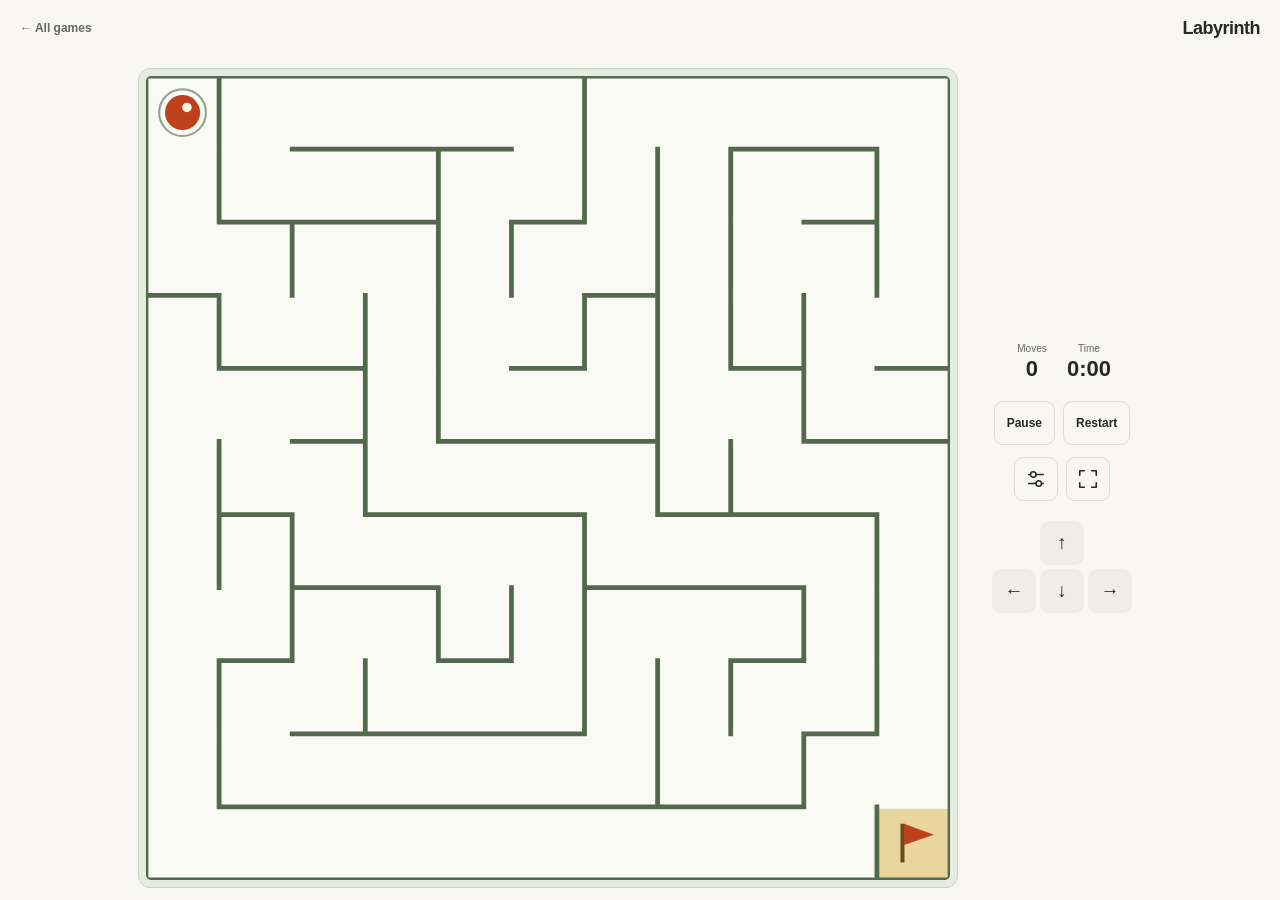
==== labyrinth/index.html @ 2b899df7 "initial commit" ====
<!doctype html>
<html lang="en">
<head>
  <meta charset="utf-8">
  <meta name="viewport" content="width=device-width, initial-scale=1, viewport-fit=cover">
  <meta name="theme-color" content="#f8f7f2">
  <meta name="description" content="Play Labyrinth for free. No ads, accounts, or tracking. A tiny open-source browser game from OpenGames.">
  <title>Labyrinth — OpenGames</title>
  <link rel="icon" href="../shared/favicon.svg" type="image/svg+xml">
  <link rel="stylesheet" href="../shared/style.css">
  
  <script src="../shared/audio.js" defer></script>
  <script src="../shared/ui.js" defer></script>
  <script src="../shared/input.js" defer></script>
  <script src="logic.js" defer></script>
  <script src="game.js" defer></script>
</head>
<body class="game-page" data-game="labyrinth">
  <a class="skip-link" href="#main">Skip to game</a>
  <header class="game-header">
    <a class="back-link" href="../index.html">← All games</a>
    <h1>Labyrinth</h1>
  </header>
  <main id="main" class="game-main">
    <div class="game-layout" aria-label="Labyrinth">
      <div class="play-area">
        <canvas id="board" class="board" width="500" height="500" tabindex="0" aria-label="Labyrinth game board" aria-describedby="control-hint">Arrow keys / WASD · Swipe or use the arrows · Gamepad supported</canvas>
        <div id="overlay" class="overlay" role="region" aria-labelledby="overlay-title" hidden>
          <h2 id="overlay-title"></h2>
          <p id="overlay-message"></p>
          <button id="overlay-action" type="button" class="primary">Play again</button>
        </div>
      </div>
      <div class="stats" aria-label="Game statistics"><div class="stat"><span class="stat-label">Moves</span><span id="moves" class="stat-value">0</span></div><div class="stat"><span class="stat-label">Time</span><span id="time" class="stat-value">0:00</span></div></div>
      <div class="game-toolbar" aria-label="Game controls">
        <div class="primary-controls">
          <button id="pause" type="button" aria-pressed="false">Pause</button>
          <button id="restart" type="button">Restart</button>
        </div>
        <div class="view-controls">
          <details id="settings" class="game-settings">
            <summary class="icon-button" aria-label="Settings and controls" title="Settings and controls">
              <svg viewBox="0 0 24 24" aria-hidden="true" fill="none" stroke="currentColor" stroke-width="1.7" stroke-linecap="round"><path d="M4 7h16M4 17h16"/><circle cx="9" cy="7" r="3" fill="var(--paper)"/><circle cx="15" cy="17" r="3" fill="var(--paper)"/></svg>
            </summary>
            <div class="settings-content">
              <p class="settings-label">Difficulty</p>
              <div class="difficulty" role="group" aria-label="Difficulty (starts a new game)">
                <button type="button" data-difficulty="easy" aria-pressed="false">Easy</button>
                <button type="button" data-difficulty="normal" aria-pressed="true">Normal</button>
                <button type="button" data-difficulty="hard" aria-pressed="false">Hard</button>
              </div>
              <button id="sound" type="button" aria-pressed="false">Sound off</button>
              <p id="control-hint" class="control-hint">Arrow keys / WASD · Swipe or use the arrows · Gamepad supported<br>R to restart · Esc to pause / exit fullscreen</p>
            </div>
          </details>
          <button id="fullscreen" class="icon-button" type="button" aria-label="Fullscreen" title="Fullscreen" aria-pressed="false">
            <svg class="expand-icon" viewBox="0 0 24 24" aria-hidden="true" fill="none" stroke="currentColor" stroke-width="1.7" stroke-linecap="round" stroke-linejoin="round"><path d="M8 3H3v5m13-5h5v5M3 16v5h5m13-5v5h-5"/></svg>
            <svg class="collapse-icon" viewBox="0 0 24 24" aria-hidden="true" fill="none" stroke="currentColor" stroke-width="1.7" stroke-linecap="round" stroke-linejoin="round"><path d="M3 8h5V3m8 0v5h5M8 21v-5H3m13 5v-5h5"/></svg>
          </button>
        </div>
      </div>
      <div class="dpad" role="group" aria-label="Direction controls">
        <button type="button" data-direction="left" aria-label="Move left">←</button>
        <button type="button" data-direction="up" aria-label="Move up">↑</button>
        <button type="button" data-direction="down" aria-label="Move down">↓</button>
        <button type="button" data-direction="right" aria-label="Move right">→</button>
      </div>
    </div>
    <p id="announcement" class="sr-only" role="status" aria-live="polite"></p>
    <noscript><p>This game needs JavaScript enabled in your browser.</p></noscript>
  </main>
</body>
</html>
---- shared/style.css ----
:root {
  color-scheme: light;
  --paper: #f8f7f2;
  --ink: #252921;
  --muted: #65685e;
  --line: #dedfd4;
  --orange: #bd411c;
  --accent: #416149;
  --tint: #e4ecdf;
  font-family: 'Trebuchet MS', 'Segoe UI', sans-serif;
  color: var(--ink);
  background: var(--paper);
  font-synthesis: none;
}
* { box-sizing: border-box; }
body { margin: 0; }
button, select { font: inherit; }
a { color: inherit; }
button, a, select { -webkit-tap-highlight-color: transparent; }
button { cursor: pointer; }
button:disabled { cursor: default; }
button, .button { min-height: 44px; border: 1px solid var(--line); border-radius: 9px; background: transparent; color: var(--ink); padding: 10px 16px; font-weight: 700; }
button:hover, .button:hover { background: #edeee5; }
button:active, .button:active { transform: translateY(1px); }
button.primary, .button.primary { background: var(--ink); color: var(--paper); border-color: var(--ink); }
button.primary:hover, .button.primary:hover { background: #454b3e; }
:focus-visible { outline: 3px solid var(--orange); outline-offset: 4px; }
[hidden] { display: none !important; }
.sr-only { position: absolute; width: 1px; height: 1px; overflow: hidden; clip-path: inset(50%); white-space: nowrap; }
.skip-link { position: fixed; top: -80px; left: 16px; padding: 12px; z-index: 20; background: var(--paper); }
.skip-link:focus { top: 12px; }
.brand { font-size: 22px; font-weight: 800; letter-spacing: -1px; text-decoration: none; display: inline-flex; align-items: center; gap: 10px; }
.brand-mark { display: inline-grid; grid-template-columns: repeat(2, 7px); gap: 3px; transform: rotate(-8deg); }
.brand-mark i { width: 7px; height: 7px; background: var(--orange); border-radius: 1px; }
.brand-mark i:last-child { border-radius: 50%; }
.eyebrow { font: 700 11px/1.5 'Courier New', monospace; letter-spacing: 2px; text-transform: uppercase; }
h1 { letter-spacing: -1.7px; }
.back-link { text-decoration: none; font-weight: 700; font-size: 14px; padding: 12px 0; }
.game-page { --board-ratio: 1; --board-size: min(calc(100vw - 24px), calc((100dvh - 240px) * var(--board-ratio) + 16px), 900px); }
.game-page[data-game="snake"] { --accent: #3c6045; --tint: #e3eddf; }
.game-page[data-game="memory"] { --accent: #785783; --tint: #eee3f0; }
.game-page[data-game="whac-a-mole"] { --accent: #92542b; --tint: #f2e4ce; }
.game-header { height: 56px; max-width: 1320px; margin-inline: auto; padding: 0 20px; display: flex; align-items: center; gap: 24px; }
.game-header h1 { font-size: 18px; letter-spacing: -.5px; margin: 0 0 0 auto; }
.game-header .back-link { font-size: 12px; color: var(--muted); }
.game-main { min-height: calc(100dvh - 56px); display: flex; justify-content: center; align-items: center; padding: 12px; }
.game-layout { position: relative; display: grid; grid-template-areas: 'stats' 'board' 'toolbar' 'dpad'; justify-items: center; align-items: center; gap: 12px; }
.play-area { grid-area: board; width: var(--board-size); position: relative; background: var(--tint); border: 1px solid #cbd1c1; border-radius: 12px; padding: 7px; }
.board { display: block; width: 100%; aspect-ratio: 1; border-radius: 5px; touch-action: none; }
canvas { outline-offset: 3px !important; }
.stats { grid-area: stats; display: flex; justify-content: center; gap: 24px; }
.stat { display: flex; flex-direction: column; gap: 3px; min-width: 38px; text-align: center; }
.stat-label { font-size: 10px; color: var(--muted); }
.stat-value { font-size: 22px; line-height: 1.1; font-variant-numeric: tabular-nums; font-weight: 700; }
.game-toolbar { grid-area: toolbar; position: relative; width: max-content; max-width: calc(100vw - 24px); display: flex; justify-content: center; gap: 8px; }
.primary-controls, .view-controls { display: flex; justify-content: center; gap: 8px; }
.primary-controls button { white-space: nowrap; font-size: 12px; padding-inline: 12px; }
.icon-button { display: grid; place-items: center; width: 44px; height: 44px; padding: 10px; border: 1px solid var(--line); border-radius: 9px; cursor: pointer; list-style: none; }
.icon-button svg { width: 22px; height: 22px; }
.icon-button:hover { background: #edeee5; }
.icon-button::-webkit-details-marker { display: none; }
.collapse-icon { display: none; }
.game-settings { display: block; }
.game-settings[open] > summary { background: #edeee5; }
.settings-content { position: absolute; z-index: 10; bottom: calc(100% + 12px); left: 50%; transform: translateX(-50%); width: min(288px, calc(100vw - 24px)); padding: 18px; background: var(--paper); border: 1px solid var(--line); border-radius: 12px; box-shadow: 0 8px 30px #25292120; text-align: left; max-height: calc(100dvh - 88px); overflow-y: auto; }
.settings-label { font-size: 12px; font-weight: 700; margin: 0 0 10px; }
.difficulty { display: flex; gap: 3px; padding: 3px; background: #eeeee6; border-radius: 9px; }
.difficulty button { flex: 1; min-height: 44px; padding: 8px; font-size: 12px; border: 0; }
.difficulty button[aria-pressed="true"] { background: var(--paper); box-shadow: 0 1px 3px #25292120; }
#sound { margin-top: 14px; font-size: 12px; width: 100%; }
.control-hint { margin: 14px 0 0; font-size: 12px; color: var(--muted); line-height: 1.7; }
.dpad { grid-area: dpad; display: flex; justify-content: center; gap: 4px; }
.dpad button { width: 44px; padding: 7px; background: #eeeee6; border-color: transparent; font-size: 19px; touch-action: none; user-select: none; }
.overlay { position: absolute; inset: 0; z-index: 3; background: #f8f7f2f2; border-radius: 11px; display: flex; flex-direction: column; align-items: center; justify-content: center; padding: 16px; text-align: center; backdrop-filter: blur(4px); }
.overlay h2 { font-size: clamp(24px, 4vw, 32px); letter-spacing: -1px; margin: 0 0 12px; }
.overlay p { color: var(--muted); font-size: 14px; margin: 0 0 20px; line-height: 1.5; }
.overlay p:empty { display: none; }
/* Enough width for a board and a small side panel, including portrait tablets. */
@media (min-width: 700px), (min-width: 540px) and (orientation: landscape) {
  .game-page { --board-size: min(calc(100vw - 216px), calc((100dvh - 96px) * var(--board-ratio) + 16px), 900px); }
  .game-main { padding: 12px 16px; }
  .game-layout { grid-template-areas: 'board .' 'board stats' 'board toolbar' 'board dpad' 'board .'; grid-template-columns: var(--board-size) 160px; grid-template-rows: 1fr auto auto auto 1fr; gap: 20px 24px; }
  .game-toolbar { flex-direction: column; gap: 12px; }
  .stats { gap: 16px; }
  .settings-content { left: auto; right: 0; transform: none; }
  .dpad { display: grid; grid-template-columns: repeat(3, 44px); grid-template-rows: repeat(2, 44px); }
  .dpad [data-direction="up"] { grid-area: 1 / 2; }
  .dpad [data-direction="left"] { grid-area: 2 / 1; }
  .dpad [data-direction="down"] { grid-area: 2 / 2; }
  .dpad [data-direction="right"] { grid-area: 2 / 3; }
}
@media (orientation: landscape) and (max-height: 500px) {
  .game-layout { row-gap: 8px; }
  .game-header { height: 44px; }
  .game-main { min-height: calc(100dvh - 44px); padding-block: 8px; }
  .game-toolbar { gap: 8px; }
  .settings-content { bottom: auto; top: 0; right: calc(100% + 12px); }
}
/* Focus view fills the screen. HUD controls share the game surface, with space
   reserved around the board so they never cover a path, card, or target. */
.game-page.is-focused { --board-size: min(calc(100vw - 16px), calc((100dvh - 190px) * var(--board-ratio) + 16px), 1000px); position: fixed; inset: 0; background: var(--tint); }
.is-focused .game-header, .is-focused .skip-link { display: none; }
.is-focused .game-main { width: 100%; height: 100%; min-height: 0; padding: 0; }
.is-focused .game-layout { width: 100%; height: 100%; display: flex; justify-content: center; align-items: center; padding-top: env(safe-area-inset-top, 0px); padding-bottom: env(safe-area-inset-bottom, 0px); }
.is-focused .play-area { flex: 0 0 auto; box-shadow: none; }
.is-focused .stats { position: absolute; top: max(12px, env(safe-area-inset-top, 0px)); left: 50%; transform: translateX(-50%); padding: 8px 16px; background: var(--paper); border-radius: 10px; }
.is-focused .game-toolbar { position: absolute; bottom: max(12px, env(safe-area-inset-bottom, 0px)); left: 50%; transform: translateX(-50%); flex-direction: row; gap: 8px; }
.is-focused .game-toolbar button, .is-focused summary, .is-focused .dpad button { background: var(--paper); }
.is-focused .dpad { position: absolute; bottom: calc(max(12px, env(safe-area-inset-bottom, 0px)) + 60px); left: 50%; transform: translateX(-50%); display: flex; }
.is-focused .settings-content { top: auto; bottom: calc(100% + 12px); left: 50%; right: auto; transform: translateX(-50%); }
.is-focused .expand-icon { display: none; }
.is-focused .collapse-icon { display: block; }
@media (orientation: landscape) {
  .game-page.is-focused { --board-size: min(calc(100vw - 184px), calc((100dvh - 32px) * var(--board-ratio) + 16px), 1000px); }
  .is-focused .game-layout { padding-right: 184px; }
  .is-focused .stats { right: max(12px, env(safe-area-inset-right, 0px)); left: auto; transform: none; gap: 12px; padding: 10px; }
  .is-focused .game-toolbar { top: calc(max(12px, env(safe-area-inset-top, 0px)) + 76px); right: max(12px, env(safe-area-inset-right, 0px)); left: auto; bottom: auto; transform: none; flex-direction: column; }
  .is-focused .dpad { right: max(12px, env(safe-area-inset-right, 0px)); left: auto; bottom: max(12px, env(safe-area-inset-bottom, 0px)); transform: none; display: grid; grid-template-columns: repeat(3, 44px); grid-template-rows: repeat(2, 44px); }
  .is-focused .dpad [data-direction="up"] { grid-area: 1 / 2; }
  .is-focused .dpad [data-direction="left"] { grid-area: 2 / 1; }
  .is-focused .dpad [data-direction="down"] { grid-area: 2 / 2; }
  .is-focused .dpad [data-direction="right"] { grid-area: 2 / 3; }
  .is-focused .settings-content { top: 0; bottom: auto; left: auto; right: calc(100% + 12px); transform: none; }
}
@media (prefers-reduced-motion: reduce) {
  *, *::before, *::after { animation-duration: .01ms !important; transition-duration: .01ms !important; scroll-behavior: auto !important; }
}
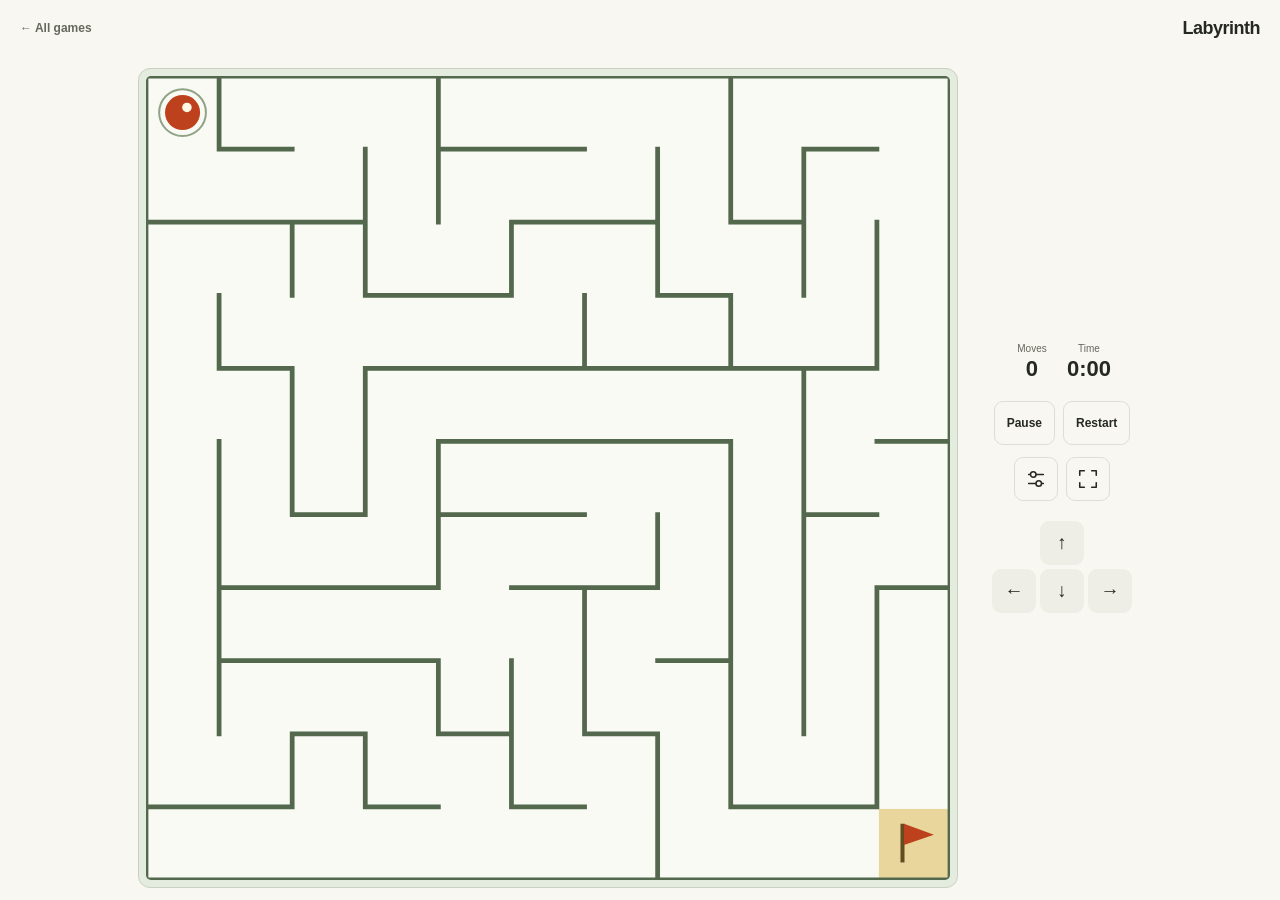
==== commit 930244aa: "Add tetris-like and flappy bird like games" ====
--- a/labyrinth/index.html
+++ b/labyrinth/index.html
@@ -7,13 +7,13 @@
   <meta name="description" content="Play Labyrinth for free. No ads, accounts, or tracking. A tiny open-source browser game from OpenGames.">
   <title>Labyrinth — OpenGames</title>
   <link rel="icon" href="../shared/favicon.svg" type="image/svg+xml">
-  <link rel="stylesheet" href="../shared/style.css">
+  <link rel="stylesheet" href="../shared/style.css?v=2026-10-09">
   
-  <script src="../shared/audio.js" defer></script>
-  <script src="../shared/ui.js" defer></script>
-  <script src="../shared/input.js" defer></script>
-  <script src="logic.js" defer></script>
-  <script src="game.js" defer></script>
+  <script src="../shared/audio.js?v=2026-10-09" defer></script>
+  <script src="../shared/ui.js?v=2026-10-09" defer></script>
+  <script src="../shared/input.js?v=2026-10-09" defer></script>
+  <script src="logic.js?v=2026-10-09" defer></script>
+  <script src="game.js?v=2026-10-09" defer></script>
 </head>
 <body class="game-page" data-game="labyrinth">
   <a class="skip-link" href="#main">Skip to game</a>
--- a/shared/style.css
+++ b/shared/style.css
@@ -40,6 +40,8 @@
 .game-page[data-game="snake"] { --accent: #3c6045; --tint: #e3eddf; }
 .game-page[data-game="memory"] { --accent: #785783; --tint: #eee3f0; }
 .game-page[data-game="whac-a-mole"] { --accent: #92542b; --tint: #f2e4ce; }
+.game-page[data-game="flap"] { --accent: #3f6377; --tint: #e1eaee; }
+.game-page[data-game="blocks"] { --accent: #50557a; --tint: #e6e6ef; }
 .game-header { height: 56px; max-width: 1320px; margin-inline: auto; padding: 0 20px; display: flex; align-items: center; gap: 24px; }
 .game-header h1 { font-size: 18px; letter-spacing: -.5px; margin: 0 0 0 auto; }
 .game-header .back-link { font-size: 12px; color: var(--muted); }
@@ -62,7 +64,7 @@
 .collapse-icon { display: none; }
 .game-settings { display: block; }
 .game-settings[open] > summary { background: #edeee5; }
-.settings-content { position: absolute; z-index: 10; bottom: calc(100% + 12px); left: 50%; transform: translateX(-50%); width: min(288px, calc(100vw - 24px)); padding: 18px; background: var(--paper); border: 1px solid var(--line); border-radius: 12px; box-shadow: 0 8px 30px #25292120; text-align: left; max-height: calc(100dvh - 88px); overflow-y: auto; }
+.settings-content { translate: var(--menu-x, 0px) var(--menu-y, 0px); position: absolute; z-index: 10; bottom: calc(100% + 12px); left: 50%; transform: translateX(-50%); width: min(288px, calc(100vw - 24px)); padding: 18px; background: var(--paper); border: 1px solid var(--line); border-radius: 12px; box-shadow: 0 8px 30px #25292120; text-align: left; max-height: calc(100dvh - 88px); overflow-y: auto; }
 .settings-label { font-size: 12px; font-weight: 700; margin: 0 0 10px; }
 .difficulty { display: flex; gap: 3px; padding: 3px; background: #eeeee6; border-radius: 9px; }
 .difficulty button { flex: 1; min-height: 44px; padding: 8px; font-size: 12px; border: 0; }
@@ -82,7 +84,7 @@
   .game-layout { grid-template-areas: 'board .' 'board stats' 'board toolbar' 'board dpad' 'board .'; grid-template-columns: var(--board-size) 160px; grid-template-rows: 1fr auto auto auto 1fr; gap: 20px 24px; }
   .game-toolbar { flex-direction: column; gap: 12px; }
   .stats { gap: 16px; }
-  .settings-content { left: auto; right: 0; transform: none; }
+  .settings-content { top: 50%; bottom: auto; left: auto; right: calc(100% + 12px); transform: translateY(-50%); }
   .dpad { display: grid; grid-template-columns: repeat(3, 44px); grid-template-rows: repeat(2, 44px); }
   .dpad [data-direction="up"] { grid-area: 1 / 2; }
   .dpad [data-direction="left"] { grid-area: 2 / 1; }
@@ -94,33 +96,33 @@
   .game-header { height: 44px; }
   .game-main { min-height: calc(100dvh - 44px); padding-block: 8px; }
   .game-toolbar { gap: 8px; }
-  .settings-content { bottom: auto; top: 0; right: calc(100% + 12px); }
+  .settings-content { max-height: calc(100dvh - 160px); }
 }
 /* Focus view fills the screen. HUD controls share the game surface, with space
    reserved around the board so they never cover a path, card, or target. */
-.game-page.is-focused { --board-size: min(calc(100vw - 16px), calc((100dvh - 190px) * var(--board-ratio) + 16px), 1000px); position: fixed; inset: 0; background: var(--tint); }
+.game-page.is-focused { --board-size: min(calc(100vw - 16px - env(safe-area-inset-left, 0px) - env(safe-area-inset-right, 0px)), calc((100dvh - 190px - env(safe-area-inset-top, 0px) - env(safe-area-inset-bottom, 0px)) * var(--board-ratio) + 16px), 1000px); position: fixed; inset: 0; background: var(--tint); }
 .is-focused .game-header, .is-focused .skip-link { display: none; }
 .is-focused .game-main { width: 100%; height: 100%; min-height: 0; padding: 0; }
 .is-focused .game-layout { width: 100%; height: 100%; display: flex; justify-content: center; align-items: center; padding-top: env(safe-area-inset-top, 0px); padding-bottom: env(safe-area-inset-bottom, 0px); }
 .is-focused .play-area { flex: 0 0 auto; box-shadow: none; }
-.is-focused .stats { position: absolute; top: max(12px, env(safe-area-inset-top, 0px)); left: 50%; transform: translateX(-50%); padding: 8px 16px; background: var(--paper); border-radius: 10px; }
-.is-focused .game-toolbar { position: absolute; bottom: max(12px, env(safe-area-inset-bottom, 0px)); left: 50%; transform: translateX(-50%); flex-direction: row; gap: 8px; }
+.is-focused .stats { position: absolute; top: max(12px, env(safe-area-inset-top, 0px)); left: 0; right: 0; margin-inline: auto; width: max-content; padding: 8px 16px; background: var(--paper); border-radius: 10px; }
+.is-focused .game-toolbar { position: absolute; bottom: max(12px, env(safe-area-inset-bottom, 0px)); left: 0; right: 0; margin-inline: auto; flex-direction: row; gap: 8px; }
 .is-focused .game-toolbar button, .is-focused summary, .is-focused .dpad button { background: var(--paper); }
-.is-focused .dpad { position: absolute; bottom: calc(max(12px, env(safe-area-inset-bottom, 0px)) + 60px); left: 50%; transform: translateX(-50%); display: flex; }
+.is-focused .dpad { position: absolute; bottom: calc(max(12px, env(safe-area-inset-bottom, 0px)) + 60px); left: 0; right: 0; margin-inline: auto; width: max-content; display: flex; }
 .is-focused .settings-content { top: auto; bottom: calc(100% + 12px); left: 50%; right: auto; transform: translateX(-50%); }
 .is-focused .expand-icon { display: none; }
 .is-focused .collapse-icon { display: block; }
 @media (orientation: landscape) {
-  .game-page.is-focused { --board-size: min(calc(100vw - 184px), calc((100dvh - 32px) * var(--board-ratio) + 16px), 1000px); }
-  .is-focused .game-layout { padding-right: 184px; }
-  .is-focused .stats { right: max(12px, env(safe-area-inset-right, 0px)); left: auto; transform: none; gap: 12px; padding: 10px; }
-  .is-focused .game-toolbar { top: calc(max(12px, env(safe-area-inset-top, 0px)) + 76px); right: max(12px, env(safe-area-inset-right, 0px)); left: auto; bottom: auto; transform: none; flex-direction: column; }
-  .is-focused .dpad { right: max(12px, env(safe-area-inset-right, 0px)); left: auto; bottom: max(12px, env(safe-area-inset-bottom, 0px)); transform: none; display: grid; grid-template-columns: repeat(3, 44px); grid-template-rows: repeat(2, 44px); }
+  .game-page.is-focused { --board-size: min(calc(100vw - 216px - env(safe-area-inset-left, 0px) - env(safe-area-inset-right, 0px)), calc((100dvh - 32px - env(safe-area-inset-top, 0px) - env(safe-area-inset-bottom, 0px)) * var(--board-ratio) + 16px), 1000px); }
+  .is-focused .game-layout { padding-right: calc(216px + env(safe-area-inset-right, 0px)); padding-left: env(safe-area-inset-left, 0px); }
+  .is-focused .stats { right: max(12px, env(safe-area-inset-right, 0px)); left: auto; margin-inline: 0; gap: 12px; padding: 10px; }
+  .is-focused .game-toolbar { top: calc(max(12px, env(safe-area-inset-top, 0px)) + 76px); right: max(12px, env(safe-area-inset-right, 0px)); left: auto; bottom: auto; margin-inline: 0; flex-direction: column; }
+  .is-focused .dpad { right: max(12px, env(safe-area-inset-right, 0px)); left: auto; bottom: max(12px, env(safe-area-inset-bottom, 0px)); margin-inline: 0; display: grid; grid-template-columns: repeat(3, 44px); grid-template-rows: repeat(2, 44px); }
   .is-focused .dpad [data-direction="up"] { grid-area: 1 / 2; }
   .is-focused .dpad [data-direction="left"] { grid-area: 2 / 1; }
   .is-focused .dpad [data-direction="down"] { grid-area: 2 / 2; }
   .is-focused .dpad [data-direction="right"] { grid-area: 2 / 3; }
-  .is-focused .settings-content { top: 0; bottom: auto; left: auto; right: calc(100% + 12px); transform: none; }
+  .is-focused .settings-content { top: 0; bottom: auto; left: auto; right: calc(100% + 12px); transform: none; max-height: calc(100dvh - 100px); }
 }
 @media (prefers-reduced-motion: reduce) {
   *, *::before, *::after { animation-duration: .01ms !important; transition-duration: .01ms !important; scroll-behavior: auto !important; }
